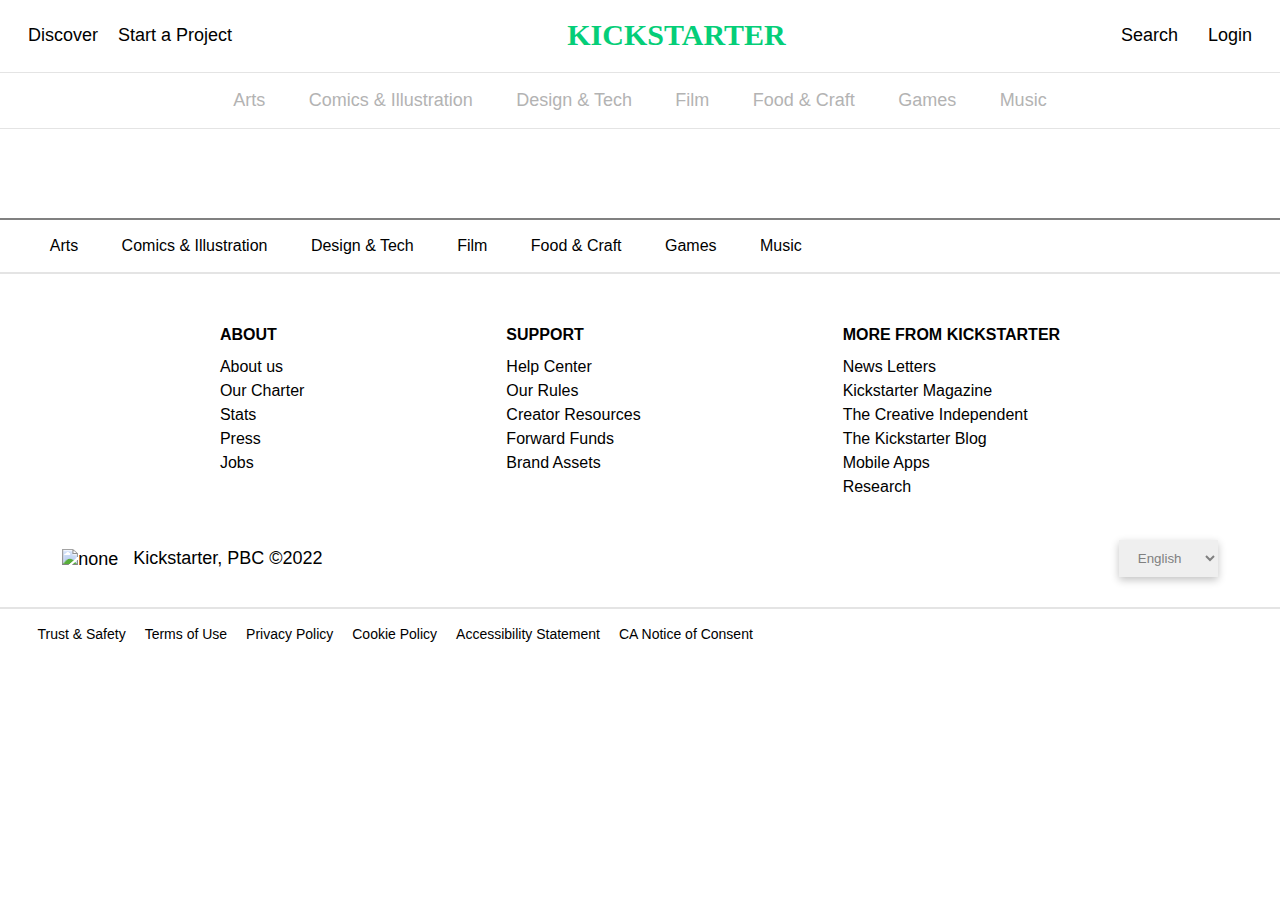
==== index.html @ 991aa161 "day-2 Issues Closed" ====
<!DOCTYPE html>
<html lang="en">
<head>
    <meta charset="UTF-8">
    <meta http-equiv="X-UA-Compatible" content="IE=edge">
    <meta name="viewport" content="width=device-width, initial-scale=1.0">
    <title>Kickstarter</title>
    <link rel="stylesheet" href="Styles/navbar.css">
    <script src="https://kit.fontawesome.com/24c494a6b6.js"
    crossorigin="anonymous"
  ></script>
  <link href="http://fonts.cdnfonts.com/css/maison-neue" rel="stylesheet">
</head>
<body>
    <section id="navbar">
        <div>
            <div>
                <a href="">Discover</a>
                <a href="">Start a Project</a>
            </div>
            <div>
                <a href=""><h1>KICKSTARTER</h1></a>
            </div>
            <div>
                <a id="search">Search &nbsp;<i class="fa-solid fa-magnifying-glass"></i></a>
                <a href="">Login</a>
            </div>
        </div>
        <div>
            <div>
                <a href="">Arts</a>
                <a href="">Comics & Illustration</a>
                <a href="">Design & Tech</a>
                <a href="">Film</a>
                <a href="">Food & Craft</a>
                <a href="">Games</a>
                <a href="">Music</a>
            </div>
        </div>
    </section>
    <section id="footer">
        <div>
            <div>
                <a href="">Arts</a>
                <a href="">Comics & Illustration</a>
                <a href="">Design & Tech</a>
                <a href="">Film</a>
                <a href="">Food & Craft</a>
                <a href="">Games</a>
                <a href="">Music</a>
            </div>
        </div>
        <div>
            <table>
                <thead>
                    <tr>
                        <th>ABOUT</th>
                        <th>SUPPORT</th>
                        <th>MORE FROM KICKSTARTER</th>
                    </tr>
                </thead>
                <tbody>
                    <tr>
                        <td>About us</td>
                        <td>Help Center</td>
                        <td>News Letters</td>  
                    </tr>
                    <tr>
                        <td>Our Charter</td>
                        <td>Our Rules</td>
                        <td>Kickstarter Magazine</td>  
                    </tr>
                    <tr>
                        <td>Stats</td>
                        <td>Creator Resources</td>
                        <td>The Creative Independent</td>  
                    </tr>
                    <tr>
                        <td>Press</td>
                        <td>Forward Funds</td>
                        <td>The Kickstarter Blog</td>  
                    </tr>
                    <tr>
                        <td>Jobs</td>
                        <td>Brand Assets</td>
                        <td>Mobile Apps</td>  
                    </tr>
                    <tr>
                        <td></td>
                        <td></td>
                        <td>Research</td>  
                    </tr>
                </tbody>
            </table>
            <div>
                <div>
                    <img src="https://encrypted-tbn0.gstatic.com/images?q=tbn:ANd9GcTNPGqcsUuXbHlHhBOSTHUQP31zKoJEBar5tA&usqp=CAU"  height="20px" alt="none">
                    <p>Kickstarter, PBC &#169;2022</p>
                </div>
                <div>
                    <a href="https://www.facebook.com/Kickstarter/"><i class="fa-brands fa-facebook"></i></a>
                    <a href="https://www.instagram.com/kickstarter/"><i class="fa-brands fa-instagram"></i></a>
                    <a href="https://twitter.com/kickstarter"><i class="fa-brands fa-twitter"></i></a>
                    <a href="https://twitter.com/kickstarter"><i class="fa-brands fa-youtube"></i></a>
                    <select id="lang">
                        <option value="eng">English</option>
                        <option value="deu">Deustch</option>
                        <option value="esp">Espanol</option>
                        <option value="fra">Fancais</option>
                        <option value="ita">Italino</option>
                    </select>
                </div>
            </div>
        </div>
        <div class="nav">
            <div>
                <a href="">Trust & Safety</a>
                <a href="">Terms of Use</a>
                <a href="">Privacy Policy</a>
                <a href="">Cookie Policy</a>
                <a href="">Accessibility Statement</a>
                <a href="">CA Notice of Consent</a>
            </div>
        </div>
    </section>

</body>
</html>
<script src="Scripts/index.js"></script>
---- Styles/navbar.css ----
#navbar{

    height:200px;
    margin:-10px -10px 20px -10px;
}
body{
    font-family:Maison Neue,sans-serif;
}
@import url('http://fonts.cdnfonts.com/css/maison-neue');
#navbar>div{
    display:flex;
    justify-content: space-between;
    border-bottom:1px solid rgb(228, 228, 228);
    color:black;
    align-items:center;
    padding:0px 30px;
}
#navbar>div:first-child>div{
    display:flex;
    justify-content:space-around;
    gap:20px;
    align-items: center;
}

#navbar>div>div>a{
    color:rgb(179, 179, 179);
    font-size:18px;
    text-decoration: none;
}
#navbar>div:first-child a{
    color:black;
}
#navbar>div:first-child a:hover{
    color:green;
}

#navbar h1{
    color:#05ce78;
    font-size:30px;
    font-family: 'Maison Neue';
    font-weight:bolder;
}
#navbar>div:nth-child(2)>div{
    width:70%;
    margin:auto;
    padding:17px;
    display:flex;
    justify-content:space-around;
    align-items: center;
}
#navbar>div:nth-child(2) a:hover{
    border-bottom:3px solid #05ce78;
}
#footer{
    margin: 20px -10px -10px -10px;
    font-size:16px;
}
#footer>div:first-child{
    align-items:center;
    padding:17px 30px;
    border-top:2px solid grey;
    border-bottom:2px solid rgb(228, 228, 228);
    
}
#footer>div:first-child>div{
    display:flex;
    width:65%;
    justify-content: space-around;
}
#footer>div:first-child a{
    color:black;
    text-decoration: none;    
}
#footer>div:first-child a:hover{
    color:green;
    text-decoration:underline;    
}
#footer>div:nth-child(2){
    width:90%;
    margin:auto;
    margin-bottom:20px;
}
#footer table{
    margin:auto;
    margin-top:40px;
}
#footer table th{
    text-align:left;
    padding:10px 100px;
}
#footer table td{
    text-align:left;
    padding:2px 100px;
}
#footer table td:hover{
    color:green;
    text-decoration:underline;
    cursor: pointer;
}
#footer table+div{
    margin-top:30px;
    display:flex;
    width:100%;
    justify-content: space-between;
}
#footer table+div>div{
    display:flex;
    align-items:center;
    gap:15px;
    font-size:18px;
}
#footer i{
    color:black
}
#footer i:hover{
    color:#05ce78;
    cursor:pointer;
}
#footer select{
    padding:10px 15px;
    margin-left:20px;
    color:grey;
    border:0px;
    box-shadow: rgba(0, 0, 0, 0.24) 0px 3px 8px;
}
#footer select:hover{
    border:1px solid black;
    cursor:pointer;
}
#footer>div:last-child{
    border-top:2px solid rgb(228, 228, 228);
    align-items:center;
    padding:17px 30px;
    font-size:14px;
}
#footer>div:last-child>div{
    display:flex;
    width:60%;
    justify-content: space-around;
}
#footer>div:last-child a{
    color:black;
    text-decoration: none;    
}
#footer>div:last-child a:hover{
    color:green;
    text-decoration:underline;    
}
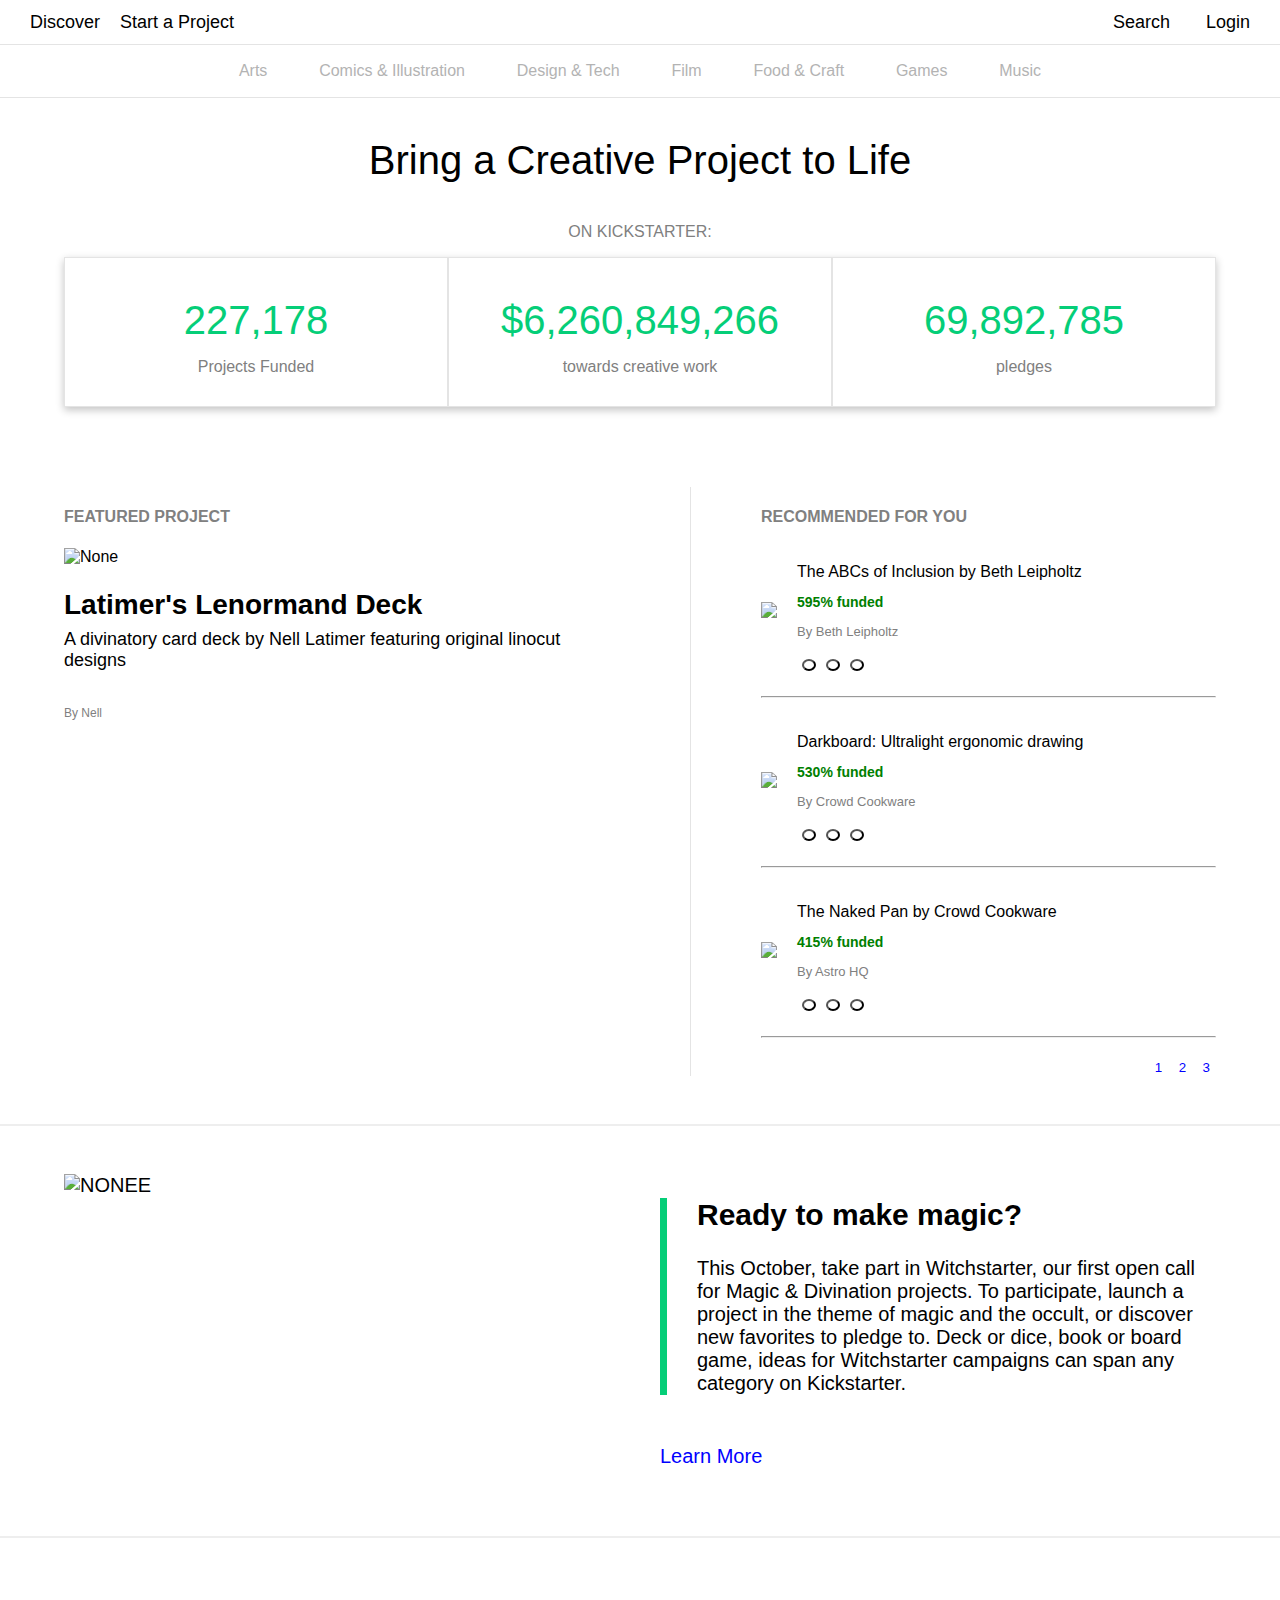
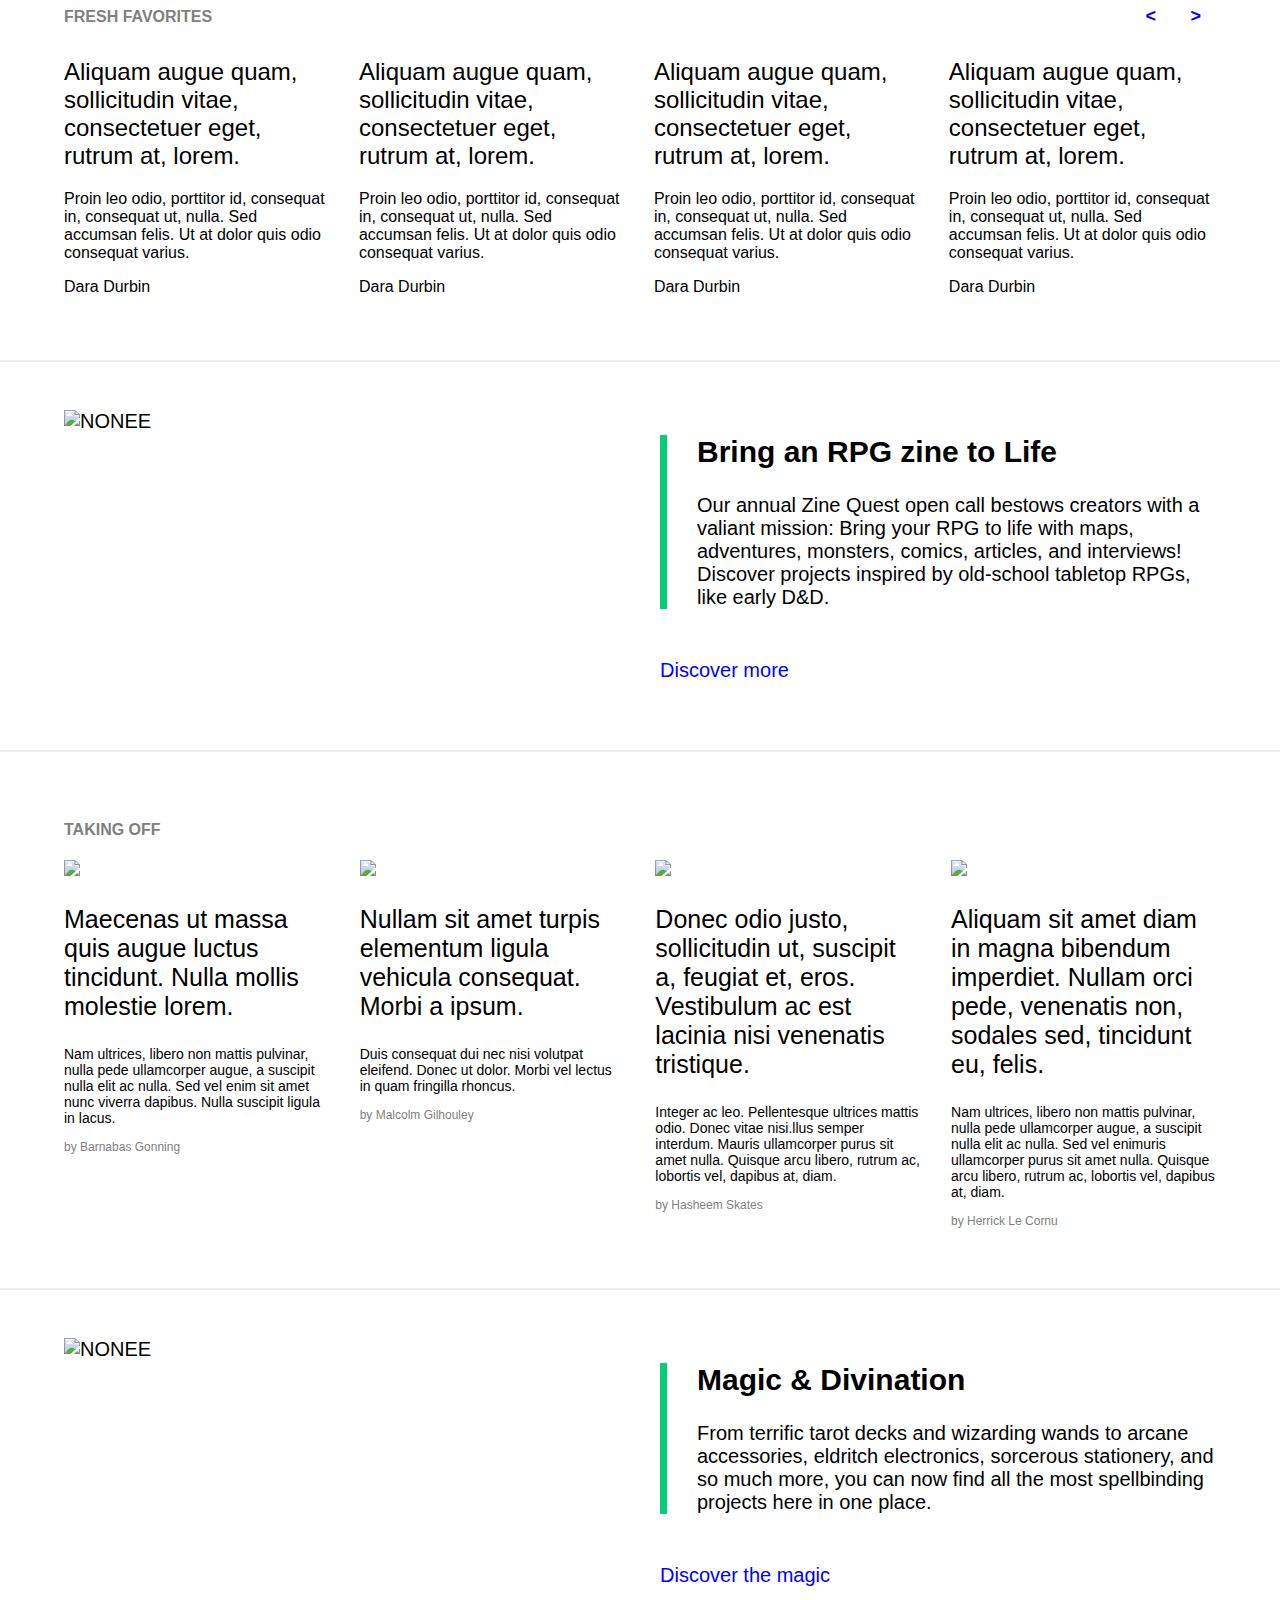
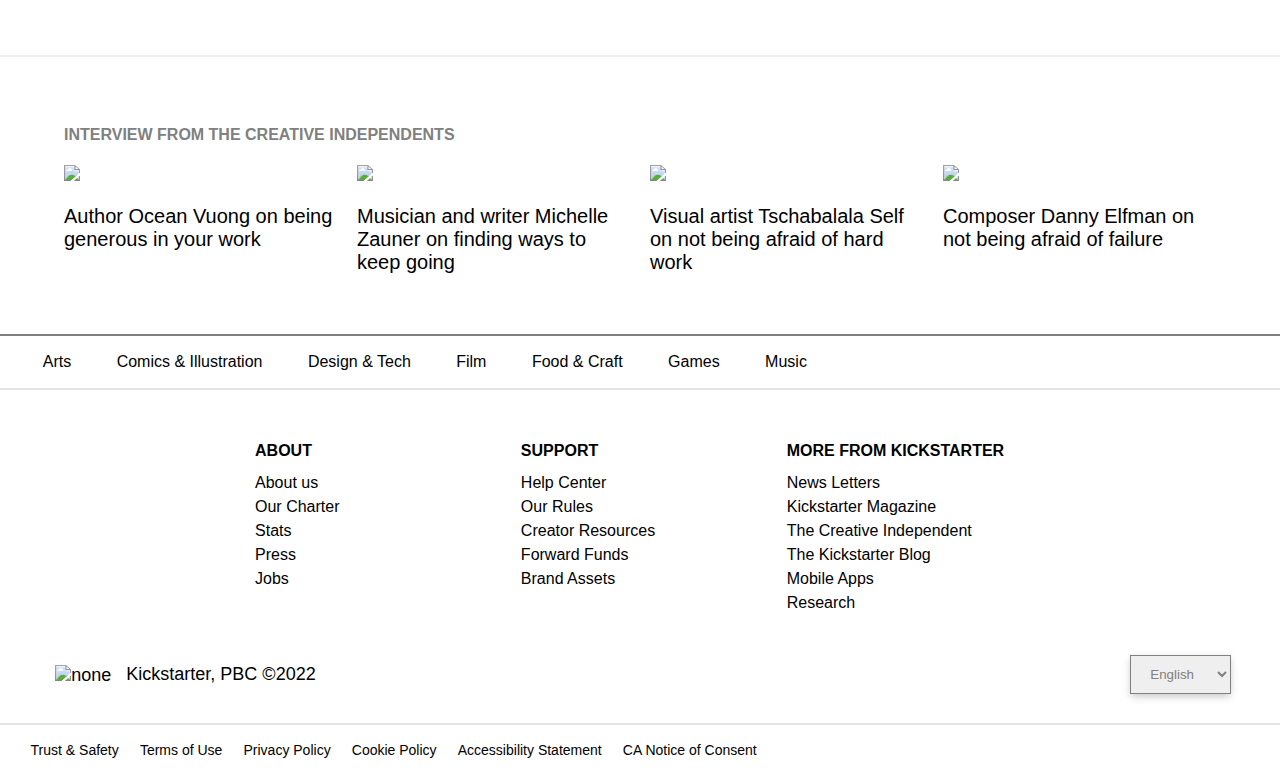
==== commit 2ec5717d: "Day-4 Completed" ====
--- a/index.html
+++ b/index.html
@@ -5,49 +5,206 @@
     <meta http-equiv="X-UA-Compatible" content="IE=edge">
     <meta name="viewport" content="width=device-width, initial-scale=1.0">
     <title>Kickstarter</title>
+    <link rel="stylesheet" href="Styles/homepage.css">
     <link rel="stylesheet" href="Styles/navbar.css">
     <script src="https://kit.fontawesome.com/24c494a6b6.js"
-    crossorigin="anonymous"
-  ></script>
+    crossorigin="anonymous"></script>
   <link href="http://fonts.cdnfonts.com/css/maison-neue" rel="stylesheet">
 </head>
 <body>
+    <div id="searchBox">
+        <input type="text" placeholder="Type to Search...">
+        <button id="exit"><i class="fa-solid fa-magnifying-glass"></i></button>
+    </div>
     <section id="navbar">
         <div>
             <div>
-                <a href="">Discover</a>
-                <a href="">Start a Project</a>
-            </div>
-            <div>
-                <a href=""><h1>KICKSTARTER</h1></a>
-            </div>
-            <div>
-                <a id="search">Search &nbsp;<i class="fa-solid fa-magnifying-glass"></i></a>
-                <a href="">Login</a>
-            </div>
-        </div>
-        <div>
-            <div>
-                <a href="">Arts</a>
-                <a href="">Comics & Illustration</a>
-                <a href="">Design & Tech</a>
-                <a href="">Film</a>
-                <a href="">Food & Craft</a>
-                <a href="">Games</a>
-                <a href="">Music</a>
-            </div>
+                <a id="dis" href="discover.html">Discover</a>
+                <a href="project.html">Start a Project</a>
+            </div>
+            <div>
+                <a href="index.html"><img src="https://theme.zdassets.com/theme_assets/7902/7a63b03d352488898e3a870d14a103ddffe4b5fe.png" alt=""></a>
+            </div>
+            <div>
+                <div>
+                    <button id="searchButton">Search &nbsp;<i class="fa-solid fa-magnifying-glass"></i></button>
+                </div>
+                <a href="login.html" id="acc"></a>
+            </div>
+        </div>
+        <div>
+            <div>
+                <a href="arts.html">Arts</a>
+                <a href="comic.html">Comics & Illustration</a>
+                <a href="design.html">Design & Tech</a>
+                <a href="#">Film</a>
+                <a href="#">Food & Craft</a>
+                <a href="#">Games</a>
+                <a href="#">Music</a>
+            </div>
+        </div>
+    </section>
+    <section class="sec1">
+            <p>Bring a Creative Project to Life</p>
+            <p>ON KICKSTARTER:</p>
+            <div>
+                <div>
+                    <p>227,178</p>
+                    <p>Projects Funded</p>
+                </div>
+                <div>
+                    <p>$6,260,849,266</p>
+                    <p>towards creative work</p>
+                </div>
+                <div>
+                    <p>69,892,785</p>
+                    <p>pledges</p>
+                </div>
+            </div>
+    </section>
+    <section class="sec2">
+        <div>
+            <h4>FEATURED PROJECT</h4>
+            <img src="https://ksr-ugc.imgix.net/assets/038/238/376/9008540269cdd2977bf3f29ef472655b_original.jpg?ixlib=rb-4.0.2&crop=faces&w=1024&h=576&fit=crop&v=1660166707&auto=format&frame=1&q=92&s=4dcd3abb8bf6a7190fb19ac0eedbd0c4" alt="None">
+            <h2>Latimer's Lenormand Deck</h2>
+            <p>A divinatory card deck by Nell Latimer featuring original linocut designs</p> 
+            <p>By Nell</p>
+        </div>
+        <div>
+            <h4>RECOMMENDED FOR YOU</h4>
+            <div id="container">
+
+            </div>
+            <div>
+                <button id="one">1</button>
+                <button id="two">2</button>
+                <button id="three">3</button>
+            </div>
+        </div>
+    </section>
+    <hr color="#eeeeee">
+    <section class="photostatement">
+            <div>
+                <img src="https://ksr-static.imgix.net/witchstarter-opencall-creator-launchdigital-flyer-twitter-1200x628-049269c.png?ixlib=rb-4.0.2&s=ffd530d4c77f4480d193ecdb3968bf13" alt="NONEE">
+            </div>
+            <div>
+                <div>
+                    <h2>Ready to make magic?</h2>
+                    <p>This October, take part in Witchstarter, our first open call for Magic & Divination projects. To participate, launch a project in the theme of magic and the occult, or discover new favorites to pledge to. Deck or dice, book or board game, ideas for Witchstarter campaigns can span any category on Kickstarter.</p>
+                </div>
+                <p>Learn More</p>
+            </div>
+    </section>
+    <hr color="#eeeeee">
+    <section class="slider">
+        <div>
+            <h4>FRESH FAVORITES</h4>
+            <div>
+                <button id="left"><</button>
+                <button id="right">></button>
+            </div>
+        </div> 
+        <div id="fresh">
+            <div>
+                <img src="https://ksr-ugc.imgix.net/assets/038/639/143/8be451e8d511d59721f6a9fffdcf9492_original.jpeg?ixlib=rb-4.0.2&crop=faces&w=352&h=198&fit=crop&v=1663615596&auto=format&frame=1&q=92&s=5700dc157663283e188439901bcfded2" alt="">
+                <h2>Aliquam augue quam, sollicitudin vitae, consectetuer eget, rutrum at, lorem.</h2>
+                <p>Proin leo odio, porttitor id, consequat in, consequat ut, nulla. Sed accumsan felis. Ut at dolor quis odio consequat varius.</p>
+                <p class="by">Dara Durbin</p>
+            </div>
+            <div>
+                <img src="https://ksr-ugc.imgix.net/assets/038/495/733/3362fab88f80ded26830a1196ff9bedd_original.png?ixlib=rb-4.0.2&crop=faces&w=352&h=198&fit=crop&v=1662401116&auto=format&frame=1&q=92&s=63893057de2596e31f23b2ab0f9df530" alt="">
+                <h2>Aliquam augue quam, sollicitudin vitae, consectetuer eget, rutrum at, lorem.</h2>
+                <p>Proin leo odio, porttitor id, consequat in, consequat ut, nulla. Sed accumsan felis. Ut at dolor quis odio consequat varius.</p>
+                <p class="by">Dara Durbin</p>
+            </div>
+            <div>
+                <img src="https://ksr-ugc.imgix.net/assets/038/428/719/78e1997fd7e96265c3c863a74abb0c8f_original.png?ixlib=rb-4.0.2&crop=faces&w=352&h=198&fit=crop&v=1661830682&auto=format&frame=1&q=92&s=aadcfcf8955078b14efc46c9573abe31" alt="">
+                <h2>Aliquam augue quam, sollicitudin vitae, consectetuer eget, rutrum at, lorem.</h2>
+                <p>Proin leo odio, porttitor id, consequat in, consequat ut, nulla. Sed accumsan felis. Ut at dolor quis odio consequat varius.</p>
+                <p class="by">Dara Durbin</p>
+            </div>
+            <div>
+                <img src="https://ksr-ugc.imgix.net/assets/038/513/109/db1f928875c8aa9a9f37e12593393daf_original.jpg?ixlib=rb-4.0.2&crop=faces&w=352&h=198&fit=crop&v=1662523999&auto=format&frame=1&q=92&s=706027ca1c3e3bc45e18748c23bf82ae" alt="">
+                <h2>Aliquam augue quam, sollicitudin vitae, consectetuer eget, rutrum at, lorem.</h2>
+                <p>Proin leo odio, porttitor id, consequat in, consequat ut, nulla. Sed accumsan felis. Ut at dolor quis odio consequat varius.</p>
+                <p class="by">Dara Durbin</p>
+            </div>
+            <div>
+                <img src="https://ksr-ugc.imgix.net/assets/038/725/902/c20f0998594ee7149379be8ad11773f6_original.png?ixlib=rb-4.0.2&crop=faces&w=1024&h=576&fit=crop&v=1664319535&auto=format&frame=1&q=92&s=522b4158227bbd9f12c34b44a9fdece5" alt="">
+                <h2>Aliquam augue quam, sollicitudin vitae, consectetuer eget, rutrum at, lorem.</h2>
+                <p>Proin leo odio, porttitor id, consequat in, consequat ut, nulla. Sed accumsan felis. Ut at dolor quis odio consequat varius.</p>
+                <p class="by">Dara Durbin</p>
+            </div>
+            <div>
+                <img src="https://ksr-ugc.imgix.net/assets/038/680/535/c3ff370b2fd8cb62508ec949d5c50acf_original.png?ixlib=rb-4.0.2&crop=faces&w=352&h=198&fit=crop&v=1663922754&auto=format&frame=1&q=92&s=ed2002b45afb9bbbd5a61d41075015a2" alt="">
+                <h2>Aliquam augue quam, sollicitudin vitae, consectetuer eget, rutrum at, lorem.</h2>
+                <p>Proin leo odio, porttitor id, consequat in, consequat ut, nulla. Sed accumsan felis. Ut at dolor quis odio consequat varius.</p>
+                <p class="by">Dara Durbin</p>
+            </div>
+            <div>
+                <img src="https://ksr-ugc.imgix.net/assets/038/697/134/0f57999a031cd4eb0d8b70132e27882a_original.jpg?ixlib=rb-4.0.2&crop=faces&w=352&h=198&fit=crop&v=1664102936&auto=format&frame=1&q=92&s=c3a7e279ba55aebf42a9af0d6693504a" alt="">
+                <h2>Aliquam augue quam, sollicitudin vitae, consectetuer eget, rutrum at, lorem.</h2>
+                <p>Proin leo odio, porttitor id, consequat in, consequat ut, nulla. Sed accumsan felis. Ut at dolor quis odio consequat varius.</p>
+                <p class="by">Dara Durbin</p>
+            </div>
+            <div>
+                <img src="https://ksr-ugc.imgix.net/assets/038/718/407/2978d58d043ecfa2b6b6b0f71fa22294_original.jpg?ixlib=rb-4.0.2&crop=faces&w=352&h=198&fit=crop&v=1664276936&auto=format&frame=1&q=92&s=dc02ad7b8005f8812819bea0f51fe203" alt="">
+                <h2>Aliquam augue quam, sollicitudin vitae, consectetuer eget, rutrum at, lorem.</h2>
+                <p>Proin leo odio, porttitor id, consequat in, consequat ut, nulla. Sed accumsan felis. Ut at dolor quis odio consequat varius.</p>
+                <p class="by">Dara Durbin</p>
+            </div>
+        </div>
+    </section>
+    <hr color="#eeeeee">
+    <section class="photostatement">
+            <div>
+                <img src="https://www.belloflostsouls.net/wp-content/uploads/2022/08/kickstarter-round-up-8-24-2022.jpeg" alt="NONEE">
+            </div>
+            <div>
+                <div>
+                    <h2>Bring an RPG zine to Life</h2>
+                    <p>Our annual Zine Quest open call bestows creators with a valiant mission: Bring your RPG to life with maps, adventures, monsters, comics, articles, and interviews! Discover projects inspired by old-school tabletop RPGs, like early D&D.</p>
+                </div>
+                <p>Discover more</p>
+            </div>
+    </section>
+    <hr color="#eeeeee">
+    <section class="slider">
+        <h4>TAKING OFF</h4>
+        <div id="taking">
+
+        </div>
+    </section>
+    <hr color="#eeeeee">
+    <section class="photostatement">
+        <div>
+            <img src="https://st2.depositphotos.com/4217778/43807/v/600/depositphotos_438076426-stock-video-concentrated-mysterious-wizard-male-fortune.jpg" alt="NONEE">
+        </div>
+        <div>
+            <div>
+                <h2>Magic & Divination</h2>
+                <p>From terrific tarot decks and wizarding wands to arcane accessories, eldritch electronics, sorcerous stationery, and so much more, you can now find all the most spellbinding projects here in one place.</p>
+            </div>
+            <p>Discover the magic</p>
+        </div>
+    </section>
+    <hr color="#eeeeee">
+    <section class="cards">
+        <h4>INTERVIEW FROM THE CREATIVE INDEPENDENTS</h4>
+        <div id="int">
+
         </div>
     </section>
     <section id="footer">
         <div>
             <div>
-                <a href="">Arts</a>
-                <a href="">Comics & Illustration</a>
-                <a href="">Design & Tech</a>
-                <a href="">Film</a>
-                <a href="">Food & Craft</a>
-                <a href="">Games</a>
-                <a href="">Music</a>
+                <a href="arts.html">Arts</a>
+                <a href="comic.html">Comics & Illustration</a>
+                <a href="design.html">Design & Tech</a>
+                <a href="#">Film</a>
+                <a href="#">Food & Craft</a>
+                <a href="#">Games</a>
+                <a href="#">Music</a>
             </div>
         </div>
         <div>
--- a/Styles/homepage.css
+++ b/Styles/homepage.css
@@ -0,0 +1,202 @@
+body{
+    margin:0px;
+    padding:0px;
+}
+section{
+    width:90%;
+    margin:auto;
+    padding:40px 0px;
+}
+
+.sec1{
+    text-align: center;
+    padding-top:0px;
+    margin-top:60px;
+}
+#container button{
+    padding:4px 5px;
+    background-color:white;
+    color:black;
+    font-size:16px;
+}
+.sec1>div{
+    display: grid;
+    grid-template-columns: repeat(3,1fr);
+    box-shadow: rgba(0, 0, 0, 0.24) 0px 3px 8px;
+}
+.sec1>div>div{
+    border:1px solid rgb(228, 228, 228);
+}
+.sec1>p:first-child{
+    font-size:40px;
+    margin-top:-20px;
+}
+.sec1>p:nth-child(2){
+    margin-top:34px;
+    color:grey
+}
+.sec1>div p:first-child{
+    color: #05ce78;
+    font-size:40px;
+}
+.sec1>div p:nth-child(2){
+    margin-top:-25px;
+    color:grey;
+    margin-bottom:30px;
+}
+.sec2{
+    display:flex;
+    justify-content:space-between;
+}
+.sec2>div:first-child{
+    width:55%;
+    padding-right:70px;
+}
+.sec2>div:nth-child(2){
+    width:45%;
+    padding-left:70px ;
+}
+
+.sec2>div:first-child{
+    border-right:1px solid rgb(228, 228, 228);
+}
+
+h4{
+    color:grey;
+}
+.sec2>div>img{
+    width:100%;
+    margin-top:-10px;
+}
+.sec2>div>p{
+    font-size:18px;
+}
+.sec2>div>h2{
+    font-size:28px;
+    margin-bottom:-10px;
+}
+.sec2>div>h2:hover{
+    color:green;
+    text-decoration:underline;
+    cursor:pointer;
+}
+.sec2>div>p:last-child{
+    color:grey;
+    font-size:12px;
+    margin-top:35px;
+}
+#container>div{
+    gap:20px;
+    align-items:center;
+}
+#container>div:hover{
+    text-decoration: underline;
+    color:green;
+    cursor:pointer;
+}
+#container+div{
+    text-align:right;
+    margin-top:20px;
+}
+#container+div button{
+    background-color: white;
+    color:blue;
+    border-radius:50%;
+    border:0px;    
+    cursor:pointer;
+}
+.photostatement{
+    display:flex;
+    font-size:20px
+}
+.photostatement>div:first-child{
+    padding-right:40px;
+    width:50%;
+}
+.photostatement img{
+    width:100%;
+}
+.photostatement>div:nth-child(2){
+    width:50%;
+    font-family:'Segoe UI', Tahoma, Geneva, Verdana, sans-serif;
+}
+.photostatement>div:nth-child(2)>div{
+    padding-left:30px;
+    border-left:7px solid #05ce78;
+}
+.photostatement h2:hover{
+    color:green;
+    text-decoration:underline;
+    cursor:pointer;
+}
+.photostatement>div>p{
+    color:blue;
+    margin-top:50px;
+}
+.slider>div{
+    display:flex;
+    justify-content:space-between;
+}
+.slider>div:first-child{
+    align-items:center;
+}
+.slider>div button{
+    border-radius: 50%;
+    padding:8px 15px;
+    background-color:white;
+    border:0px;
+    font-size:18px;
+    font-weight:bold;
+    color:blue;
+    cursor:pointer;
+}
+.slider>div button:hover{
+    border:1px solid blue;
+}
+.slider>div>div{
+    cursor:pointer;
+}
+#fresh{
+    width:100%;
+    display:grid;
+    grid-template-columns: repeat(8,23%);
+    gap:30px;
+    overflow:hidden;
+}
+#fresh div{
+    width:100%;
+}
+#fresh img{
+    width:100%;
+}
+#fresh h2{
+    margin-top:-7px;
+    font-weight:lighter;
+}
+#fresh h2:hover{
+    text-decoration:underline;
+    color:green;
+}
+.cards>div{
+    display:grid;
+    grid-template-columns:repeat(4,1fr);
+    gap:20px;
+}
+.cards>div img{
+    width:100%;
+}
+.cards>div>a{
+    color:black;
+    text-decoration:none;
+}
+.cards>div>a:hover{
+    box-shadow: rgba(50, 50, 93, 0.25) 0px 50px 100px -20px, rgba(0, 0, 0, 0.3) 0px 30px 60px -30px, rgba(10, 37, 64, 0.35) 0px -2px 6px 0px inset;
+    text-decoration:underline;
+    color:green;
+    padding:15px;
+    cursor:pointer;
+    transition: all 0.5s ease-in-out;
+}
+
+
+
--- a/Styles/navbar.css
+++ b/Styles/navbar.css
@@ -1,12 +1,13 @@
 #navbar{
+    margin:0;
+    width:100%;
+    padding:0;
+}
+@import url('http://fonts.cdnfonts.com/css/maison-neue');
+body{
+    font-family:Maison Neue Book,sans-serif;
+}
 
-    height:200px;
-    margin:-10px -10px 20px -10px;
-}
-body{
-    font-family:Maison Neue,sans-serif;
-}
-@import url('http://fonts.cdnfonts.com/css/maison-neue');
 #navbar>div{
     display:flex;
     justify-content: space-between;
@@ -15,30 +16,86 @@
     align-items:center;
     padding:0px 30px;
 }
+#acc>button{
+    padding:10px;
+    border:1px solid green;
+    color:green;
+    font-weight:bold;
+    font-size:14px;
+    background-color:white;
+    margin-left:20px;
+    border-radius:10px;
+}
+#acc>button:hover{
+    background-color:#05ce78;
+    color:white;
+    border:0;
+    transition:all 0.3s ease;
+}
 #navbar>div:first-child>div{
     display:flex;
-    justify-content:space-around;
+    width:30%;
     gap:20px;
     align-items: center;
+    cursor:pointer;
+}
+#navbar>div:first-child>div:last-of-type{
+    justify-content: flex-end;
 }
 
 #navbar>div>div>a{
     color:rgb(179, 179, 179);
+    font-size:16px;
+    text-decoration: none;
+}
+#navbar>div:first-child a{
+    color:black;
     font-size:18px;
-    text-decoration: none;
-}
-#navbar>div:first-child a{
-    color:black;
 }
 #navbar>div:first-child a:hover{
     color:green;
 }
-
-#navbar h1{
-    color:#05ce78;
-    font-size:30px;
-    font-family: 'Maison Neue';
-    font-weight:bolder;
+#searchButton{
+    border:0;
+    background-color:white;
+    font-size:18px;
+    cursor:pointer;
+}
+#searchBox{
+    visibility:hidden;
+    width:100%;
+    position:absolute;
+    left:0;
+    top:0;
+    display:flex;
+    padding:0px;
+    align-items: center;
+}
+#searchBox input{
+    width:100%;
+    padding:18px 20px;
+    border:2px solid grey;
+    border-radius:30px;
+    font-size:20px;
+}
+#searchBox input:focus{
+    outline:1px solid grey;
+}
+#searchBox button{
+    font-size:20px;
+    background-color: white;
+    padding:0px;
+    border-radius:50%;
+    border:0;
+    cursor:pointer;
+    position:relative;
+    right:60px;
+}
+#navbar img{
+    width:50%;
+    padding:22px 0px;
+    display: block;
+    margin:auto;
 }
 #navbar>div:nth-child(2)>div{
     width:70%;
@@ -49,11 +106,14 @@
     align-items: center;
 }
 #navbar>div:nth-child(2) a:hover{
-    border-bottom:3px solid #05ce78;
-}
+    text-decoration:underline 3px solid #05ce78;
+}
+
 #footer{
-    margin: 20px -10px -10px -10px;
+    margin: 0px -10px -10px -10px;
     font-size:16px;
+    width:102%;
+    padding:0;
 }
 #footer>div:first-child{
     align-items:center;
@@ -85,12 +145,13 @@
     margin-top:40px;
 }
 #footer table th{
+    width:30%;
     text-align:left;
-    padding:10px 100px;
+    padding:10px;
 }
 #footer table td{
     text-align:left;
-    padding:2px 100px;
+    padding:2px 10px;
 }
 #footer table td:hover{
     color:green;
@@ -121,6 +182,7 @@
     margin-left:20px;
     color:grey;
     border:0px;
+    outline:1px solid grey;
     box-shadow: rgba(0, 0, 0, 0.24) 0px 3px 8px;
 }
 #footer select:hover{
@@ -145,4 +207,4 @@
 #footer>div:last-child a:hover{
     color:green;
     text-decoration:underline;    
-}+}
